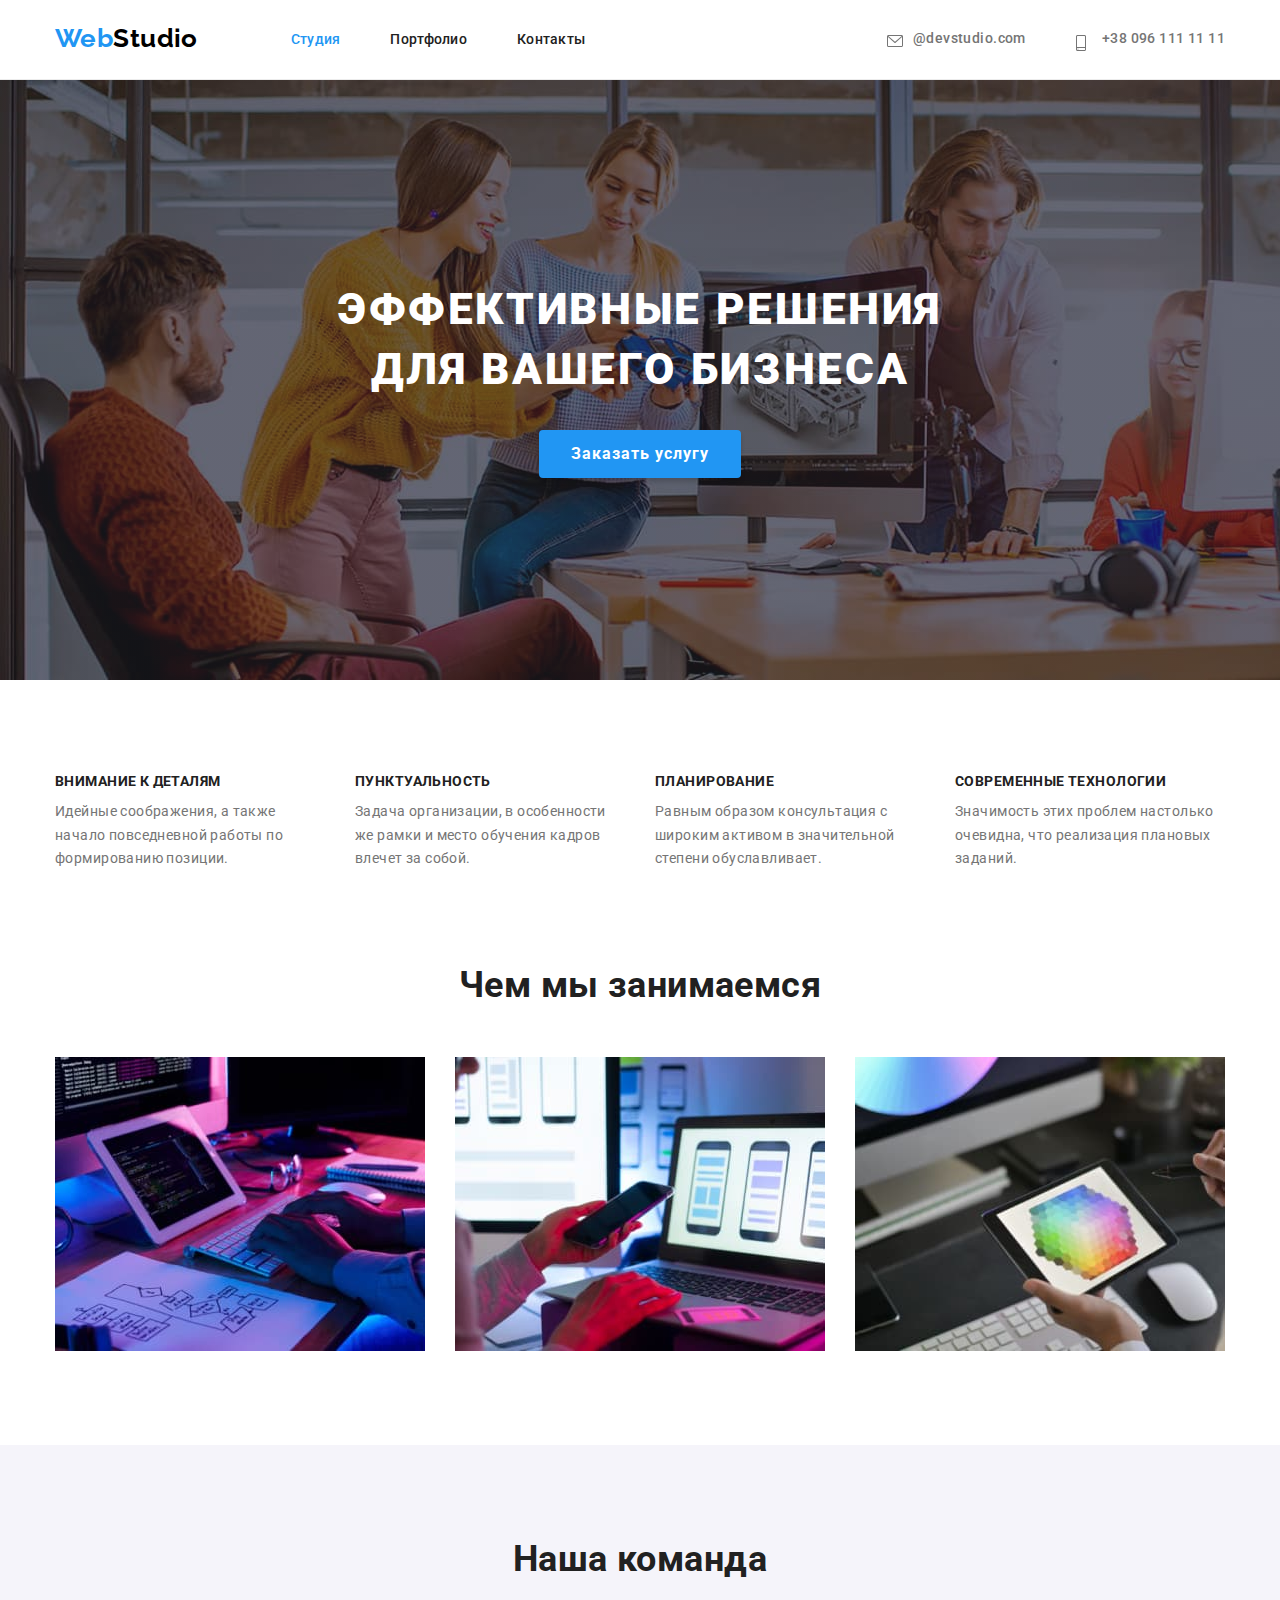
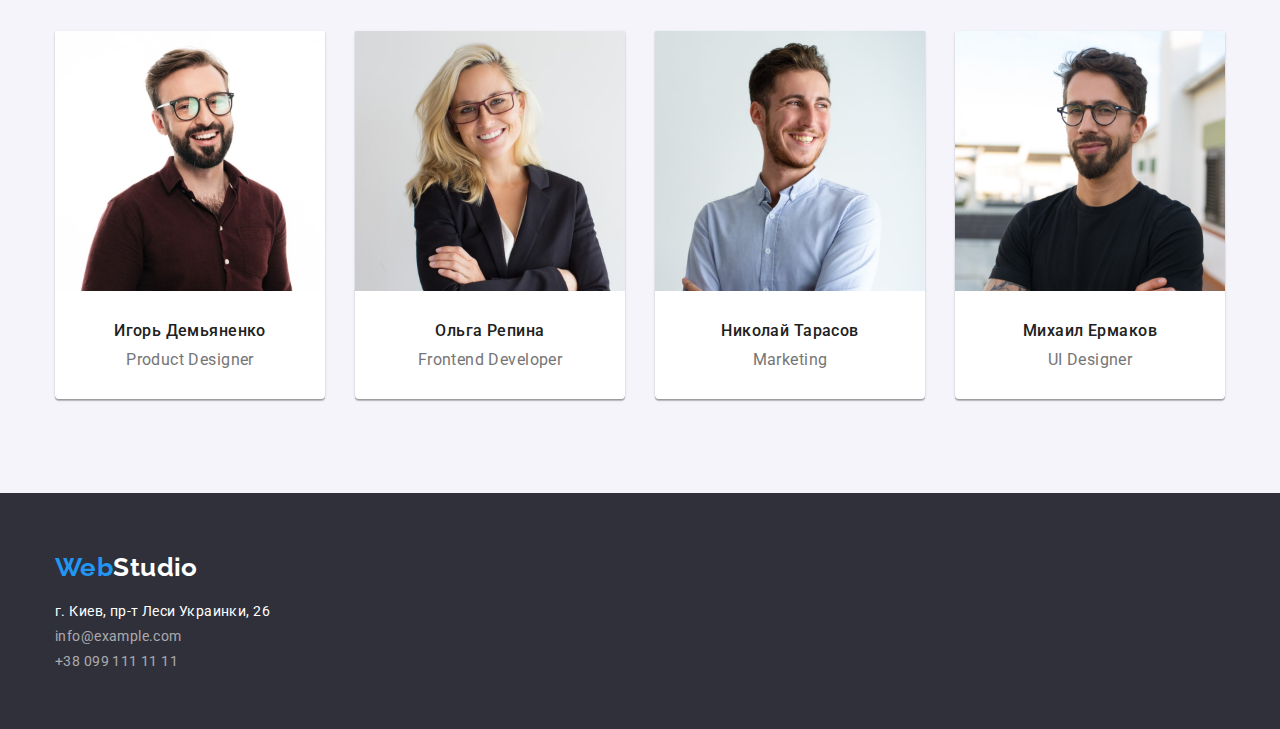
==== index.html @ 9d6a1dfa "-09 fj0--" ====
<!DOCTYPE html>
<html lang="ru">

<head>
    <meta charset="UTF-8">
    <meta http-equiv="X-UA-Compatible" content="IE=edge">
    <meta name="viewport" content="width=device-width, initial-scale=1.0">
<link href="https://fonts.googleapis.com/css2?family=Raleway:wght@700&family=Roboto:wght@400;500;700;900&display=swap" rel="stylesheet">
    <link rel="stylesheet" href="https://cdnjs.cloudflare.com/ajax/libs/modern-normalize/1.1.0/modern-normalize.min.css">
    <link rel="stylesheet" href="./css/style.css"/>
    <title>Studio</title>
</head>

<body>
    <!-- page header -->
<header class="heder">
    <div class="container header-box">
        <nav class="nav-box">                 
            <a href="index.html" class="header-link"><span class="logo-web">Web</span><span class="logo-studio">Studio</span></a>
            <ul class="list item">
                <li class="link"><a href="./index.html" class="header-list current">Студия</a></li>
                <li class="link"><a href="./portfolio.html" class="header-list">Портфолио</a></li>
                <li class="link"><a href="контакты" class="header-list">Контакты</a></li>
            </ul>
        </nav>
            <ul class="list item-contact">
                <li class="link "><a href="mailto:@devstudio.com" class="contact-heder mail-header">@devstudio.com</a></li>
                <li class="link "><a href="tel:+380961111111" class="contact-heder tell-header">+38 096 111 11 11</a></li>
            </ul>  
    </div>
</header>

    <!-- page presentation -->

    <main>
<!-- hero -->
    <section class="hero overlay">
            <h1 class="hero-title">Эффективные решения для вашего бизнеса</h1>
            <button type="button" class="button-hero">Заказать услугу</button>
        </section>
        
<!-- osobennosti -->
    <section class="section">
        <div class="container">  
            <h2 class="visually-hidden">наши плюсы</h2>
    <ul class="list content-body">
            <li class="box">
                    <h3 class="section-subtitle">Внимание к деталям</h3>
                    <p class="section-text">Идейные соображения, а также начало повседневной работы по формированию позиции.</p>
                </li>
            
                
            <li class="box">
                    <h3 class="section-subtitle">Пунктуальность</h3>
                    <p class="section-text">Задача организации, в особенности же рамки и место обучения кадров влечет за собой.</p>
                </li>
            
                
            <li class="box">
                    <h3 class="section-subtitle">Планирование</h3>
                    <p class="section-text">Равным образом консультация с широким активом в значительной степени обуславливает.</p>
                </li>
            
                
            <li class="box">
                    <h3 class="section-subtitle">Современные технологии</h3>
                    <p class="section-text">Значимость этих проблем настолько очевидна, что реализация плановых заданий.</p>
            </li>
    </ul>
</section>

    <section class="box-imag section">
        <div class="container">  
            <h2 class="section-title">Чем мы занимаемся</h2>
            <ul class="list imag">
                <li> <img src="images/keyboard.jpg" alt="images" width="370"></li>
                <li> <img src="images/remote-control.jpg" alt="images" width="370"></li>
                <li> <img src="images/tablet.jpg" alt="images" width="370"></li>
            </ul>
    </section>
</div>
        
</div>

        <!-- team -->
        <section class="section fon-page">
            <div class="container">
                <h2 class="section-title">Наша команда</h2>
                <ul class="list section-team">
                    <li class="box-team">
                        <img src="images/brown-shirt.jpg" alt="images" width="270">
                        <div class="team-text">
                            <h3 class="name">Игорь Демьяненко </h3>
                            <p class="section-aside">Product Designer </p>
                        </div>
                        
                    </li>

                    <li class="box-team">
                        <img src="images/women.jpg" alt="images" width="270">
                        <div class="team-text">
                            <h3 class="name">Ольга Репина </h3>
                            <p class="section-aside">Frontend Developer </p>
                        </div>
                        
                    </li>

                    <li class="box-team">
                        <img src="images/White-shirt.jpg" alt="images" width="270">
                        <div class="team-text">
                            <h3 class="name">Николай Тарасов</h3>
                            <p class="section-aside">Marketing </p>
                        </div>
                        
                    </li>
                    <li class="box-team">
                        <img src="images/black-shit.jpg" alt="images" width="270">
                        <div class="team-text">
                            <h3 class="name">Михаил Ермаков </h3>
                            <p class="section-aside">UI Designer </p>
                        </div>
                        
                    </li>
                </ul>
            </div>
            
        </section>
        </div>
    </div>
    </main>
    <!-- footer -->
    <footer class="nav-footer" >
        <div class="container"> 
            <div class="logo-footer"><a href="index.html" class="header-link"><span class="logo-web">Web</span><span class="logo-footer">Studio</span></a></div>
        
        <address>
            <ul class="list ">
                <li class="contact-map"><p>г. Киев, пр-т Леси Украинки, 26</p></li>                
                <li class="mail-footer"><a href="mailto:info@example.com"  class="contact-mail">info@example.com</a></li>
                <li><a href="tel:+380991111111"  class="contact-tell">+38 099 111 11 11</a></li>
            </ul>
        </address>
        </div>
    </footer>
    </div>

</body>

</html>
---- css/style.css ----
:root {
    --hero-fon: #2F303A;
    --brand-color: #212121;
    --accent-color: #2196f3;
    --background-color: #e5e5e5;
    --contact-color: #757575;
    --wite-color: #ffffff;
    --white-transparent: rgba(255, 255, 255, 0.6);
    --button-color: #f5f4fa;
    --black: #000000;
    --header-line: rgba(236, 236, 236, 1);
    --footer: #2F303A;
    --border-card:#EEEEEE;
    --card-set-gap: 30px;
  }
  
  
  h1,
  h2,
  h3,
  h4,
  h5,
  h6,
  p {
    margin: 0;
  }
  
  body {
    background-color: var(--wite-color);
    color: var(--brand-color);
    font-family: Roboto, raleway, sans-serif;
    font-size: 14px;
    letter-spacing: 0.03em;
  }
  
  .list {
    list-style: none;
    padding-left: 0;
    margin: 0;
  }
  
  .section {
  padding-top: 94px;
  padding-bottom: 94px;
  }
  
  .heder{
  background-color: var(--wite-color);
  border-bottom: 1px solid var(--header-line);
  padding-top: 24px;
  padding-bottom: 25px;
  align-items: center;
  }
  
  .header-box{
    display: flex;
  
  }
  
  .container {
    margin-left: auto;
    margin-right: auto;
    width: 1200px;
    padding-left: 15px;
    padding-right: 15px;
  }
  
  .nav-box {
    display:flex;
    align-items: center;

  }
  
  
  .link:not(:last-child) {
    margin-right: 50px;
  }
  
  .item {
    display: flex;
  }
  
  .item-contact{
    display: flex;
    margin-left: auto;
    align-items: center;
  }
  
  /* логотип */
  
  .logo-web {
    color: var(--accent-color);
    font-family: 'Raleway';
    font-weight: 700;
    font-size: 26px;
  }
  
  .logo-studio {
    color: var(--black);
    font-family: 'Raleway';
    font-weight: 700;
    font-size: 26px;
    margin-right: 93px;
  }
  
  
  .logo-footer {
    color: var(--wite-color);
    font-family: 'Raleway';
    font-weight: 700;
    font-size: 26px;
    margin-bottom: 20px;
  }
  
  /* новигация */
  
  .header-link {
    text-decoration: none;
  }
  
  .header-list {
    color: var(--brand-color);
    font-weight: 500;
    font-size: 14px;
    line-height: 1.1;
    letter-spacing: 0.02em;
    text-decoration: none;
  }
  .header-list:hover,
  .header-list:focus {
    color: var(--accent-color);
  }
  .header-list.current {
    color: var(--accent-color);
  }
  
  /* контакты */
  
  address {
    font-style: normal;
  }
  
  .contact-heder {
    color: var(--contact-color);
    font-size: 14px;
    line-height: 1.7;
    font-style: normal;
    font-weight: 500;
    text-decoration: none;
  }
  .contact-heder:hover,
  :focus {
    color: var(--accent-color);
  }
  .contact-map {
    color: var(--wite-color);
    margin-bottom: 9px;
  }
  .contact-mail {
    color: var(--white-transparent);
    text-decoration: none;
    margin-bottom: 9px;
  }

  .contact-tell {
    color: var(--white-transparent);
    text-decoration: none;
  }

 
  .mail-header::before{
    display: inline-flex;
    content: "";
    width: 16px;
    height: 16px;
    margin-right: 10px;
background-image: url(../images/icones/envelope.svg);
background-size: contain;  
align-items: center;
background-repeat: no-repeat;
cursor: pointer;
}
.mail-header:hover,
.mail-header:focus {
    fill: var(--accent-color);
}

.tell-header::before{
  display: inline-flex;
    content: "";
    width: 16px;
    height: 16px;
    margin-right: 10px;
background-image: url(../images/icones/smartphone.svg);
background-size: contain;  
align-items: center;
background-repeat: no-repeat;
cursor: pointer;
}
.tell-header:hover,
.tell-header:focus {
    fill: var(--accent-color);
}
  
  /* герой */
  .overlay{
    max-width: 1600px;
    margin-right: auto;
    margin-left: auto;
    height: 600px;
    background-image: 
    linear-gradient( to right,
      rgba(47, 48, 58, 0.4),
      rgba(47, 48, 58, 0.4)),
      url(../images/hero-fon.jpg)
    }


  .hero {
    text-align: center;
    padding-top: 200px;
    padding-bottom: 200px;
    /* background-color: var(--hero-fon); */
  }
  
  .hero-title {
    width: 696px;
    margin: auto;
    color: var(--wite-color);
    font-weight: 900;
    font-size: 44px;
    line-height: 1.36;
    letter-spacing: 0.06em;
    text-transform: uppercase;
  }
  
  .button-hero {
    background: var(--accent-color);
    color: var(--wite-color);
    font-weight: 700;
    font-size: 16px;
    line-height: 1.8;
    letter-spacing: 0.06em;
    text-align: center;
    cursor: pointer;
    box-shadow: 0px 4px 4px rgba(0, 0, 0, 0.15);
      border: 0 transparent;
      border-radius: 4px;
      padding: 10px 32px;
      margin-top: 30px;
  }
  
  
  /* презентация */
  .content-body {
    display: flex;
    justify-content: space-between;
  }
  
  
  .box{  
    width: 270px;
  }
  .box:not(:last-child){
    margin-right: 30px;
  }
  
  
  .section-subtitle {
    font-weight: 700;
    font-size: 14px;
    line-height: 1.14;
    text-transform: uppercase;
    margin-bottom: 10px;
  }
  
  .subtitle-portfolio {
    font-weight: 700;
    font-size: 18px;
    line-height: 2;
    margin-bottom: 4px;
  }
  
  
  .section-text {
    color: var(--contact-color);
    font-size: 14px;
    line-height: 1.7;
  }
  
  .desc {
    color: var(--contact-color);
    font-size: 16px;
    line-height: 1.9;
    margin: 0;
  }
  
  
  .title-card{
  padding: 20px 24px 20px 24px;
  border-left: 1px solid var(--border-card);
  border-right: 1px solid var(--border-card);
  border-bottom: 1px solid var(--border-card);
  }
  
  .section-title {
    font-weight: 700;
    font-size: 36px;
    line-height: 1.16;
    text-align: center;
    margin-bottom: 50px;
  }
  
  
  
  
  
  .box-imag{
    background-color: var(--wite-color);
    padding-top: 0;
  }
  
  .imag{
    background-color: var(--wite-color);
    display: flex;
    justify-content: space-between;
  }
  
  /* команда */
  
  
  .fon-page{
  background: var(--button-color);
  }
  
  .section-team{
  display: flex;
  justify-content: center;
  }
  
  .box-team > img{
    display: block;
    width: 100%;
    height: auto;
  }
  
  .box-team{
  background: var(--wite-color);
  box-shadow: 0px 1px 3px rgba(0, 0, 0, 0.12), 0px 1px 1px rgba(0, 0, 0, 0.14), 0px 2px 1px rgba(0, 0, 0, 0.2);
  border-radius: 0px 0px 4px 4px;
  }
  .box-team:not(:last-child){
    margin-right: 30px;
  }
  
  .team-text{
    padding-top: 30px;
    padding-bottom: 30px;
  }
  
  .name{
    font-weight: 500;
    font-size: 16px;
    line-height: 1.2;
    margin-bottom: 10px;
    text-align: center;
  }
  
  .section-aside {
    color: var(--contact-color);
    font-size: 16px;
    line-height: 1.2;
    text-align: center;
  }
  
  
  /* нaвигация */
  
  
  .button-navigate {
    border-radius: 4px;
    font-weight: 500;
    font-size: 16px;
    line-height: 1.6;
    color: var(--brand-color);
    cursor: pointer;
    border: none;
    width: 128px;
    height: 38px;
  }
  .button-navigate:hover,
  .button-navigate:focus {
    background: var(--accent-color);
    color: var(--wite-color);
  }
  
  
  .button-list{
    font-size: 16px;
    line-height: 1.6;
    text-align: center;
    }
  
    .button-box{
      display: flex;
    margin-bottom: 50px;
    justify-content: center;
    }
    
  
  .btn:not(:last-child){
    margin-right: 8px;
  }
  
  
  .visually-hidden {
    position: absolute;
    white-space: nowrap;
    width: 1px;
    height: 1px;
    overflow: hidden;
    border: 0;
    padding: 0;
    clip: rect(0 0 0 0);
    clip-path: inset(50%);
    margin: -1px;
  }
  
  
  .nav-footer{
    background-color: var(--footer);
    padding-top: 60px;
    padding-bottom: 60px;
    
  
  }
  
  .mail-footer{
    margin-bottom: 9px;
  }
  
  
  /* portfolio page */
  
  .cards-work{
    display: flex;
  flex-wrap:wrap ;
  gap: var(--card-set-gap) 
  }
  
  
  
  
  img{
    display: block;
    width: 100%;
    height: auto;
  }
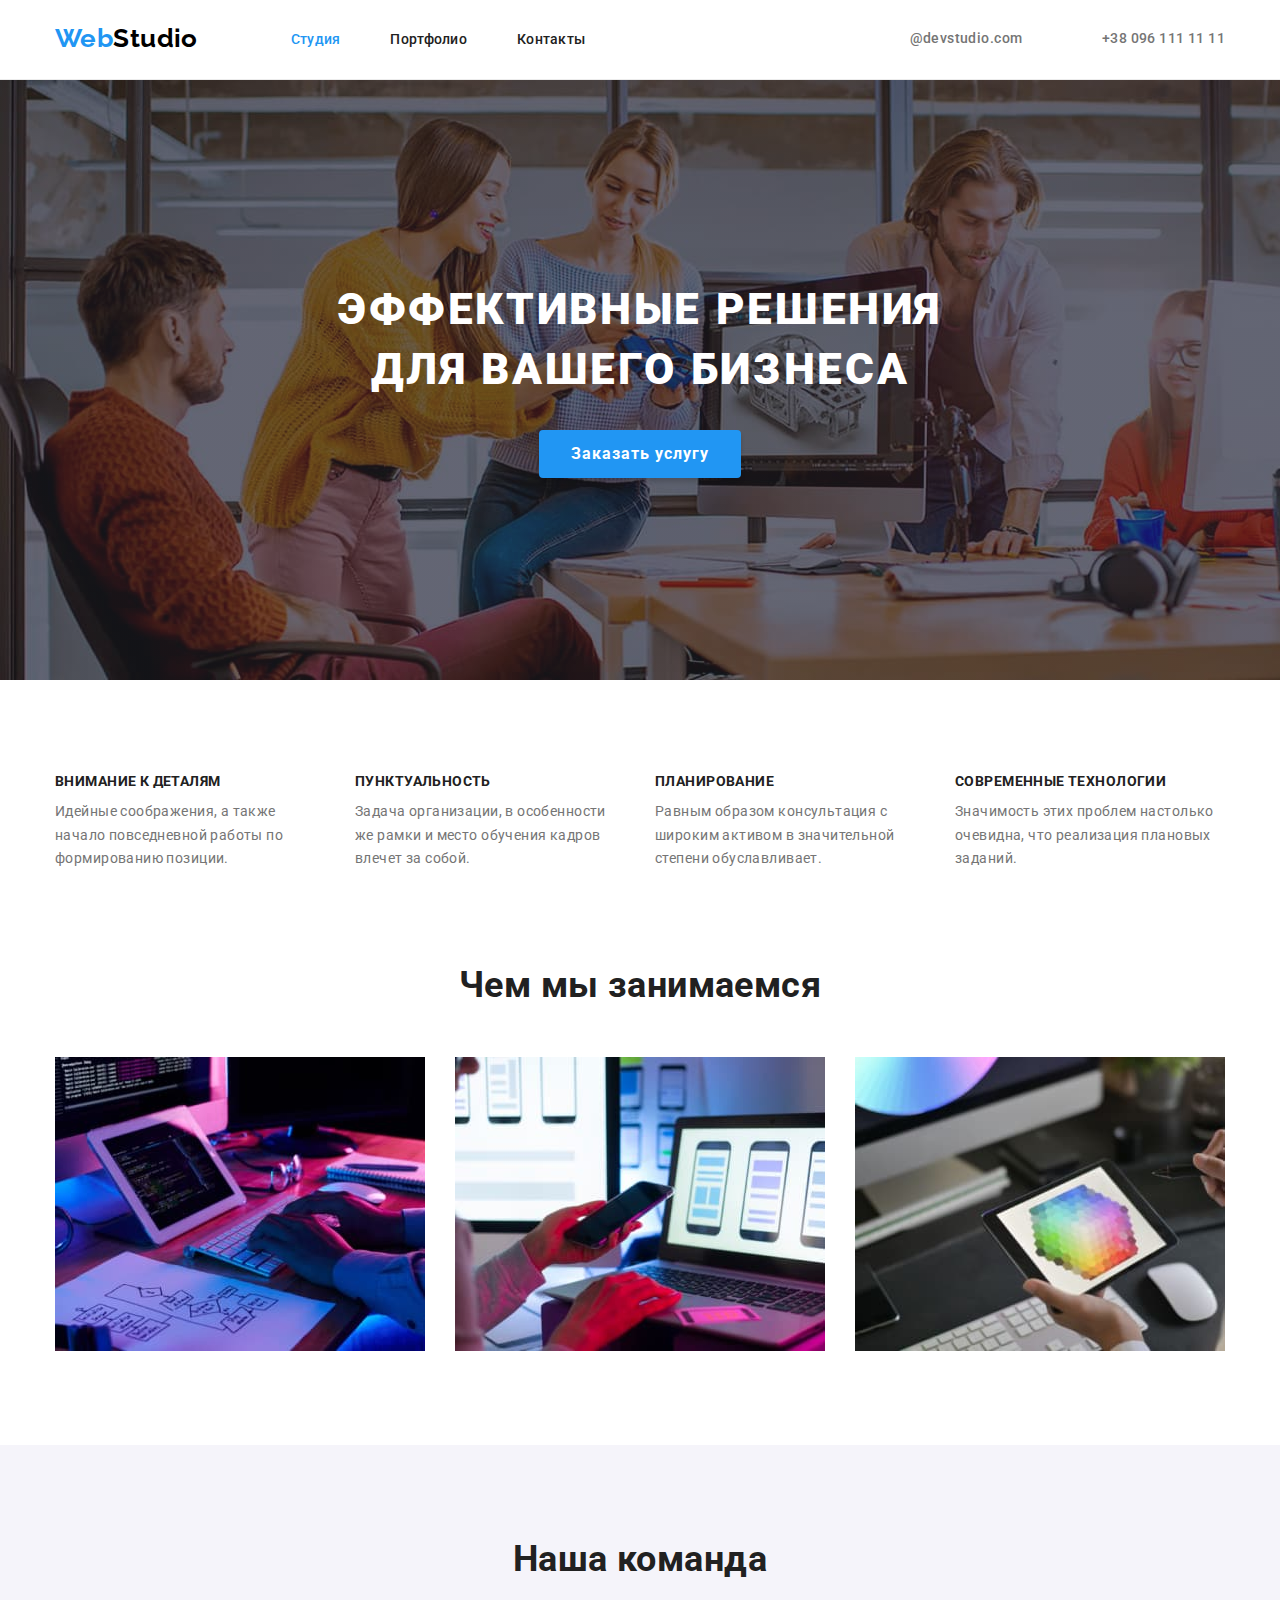
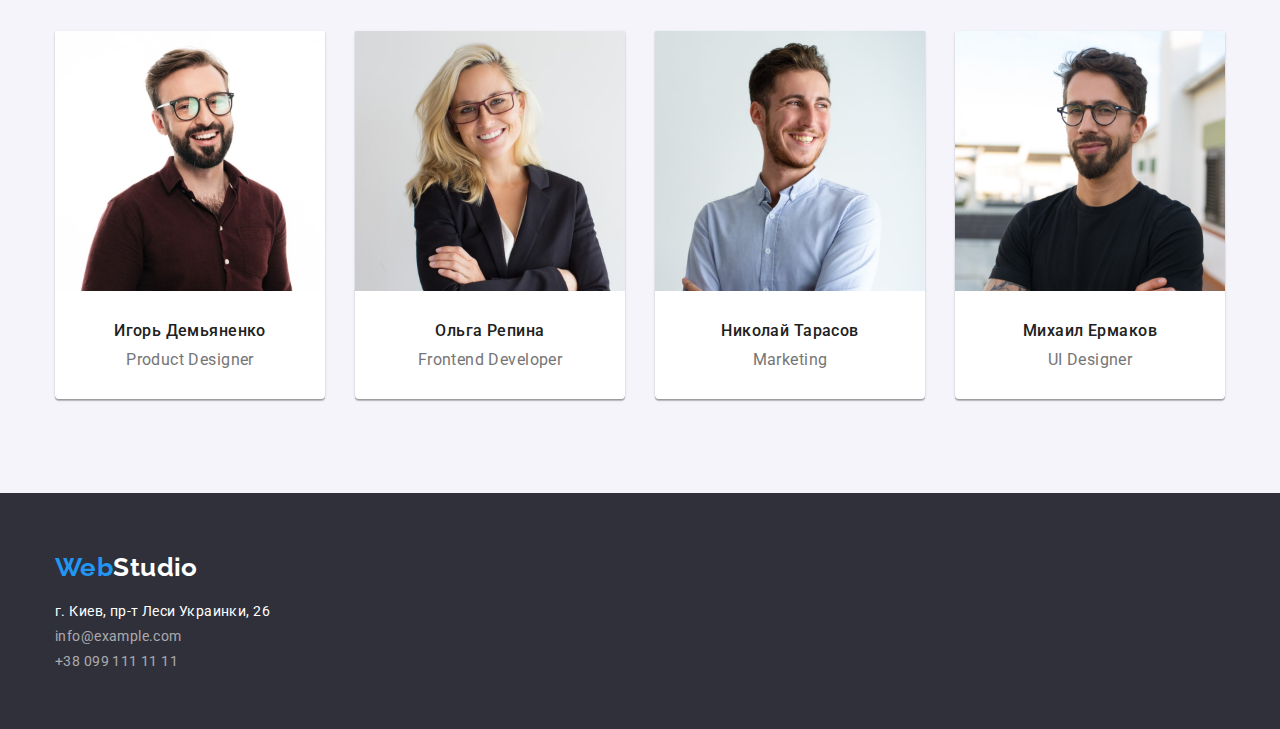
==== commit f57b603a: "не отображаются иконки конверта и тел" ====
--- a/index.html
+++ b/index.html
@@ -18,14 +18,27 @@
         <nav class="nav-box">                 
             <a href="index.html" class="header-link"><span class="logo-web">Web</span><span class="logo-studio">Studio</span></a>
             <ul class="list item">
-                <li class="link"><a href="./index.html" class="header-list current">Студия</a></li>
+                <li class="link">
+                    <a href="./index.html" class="header-list current">Студия</a>
+                </li>
                 <li class="link"><a href="./portfolio.html" class="header-list">Портфолио</a></li>
                 <li class="link"><a href="контакты" class="header-list">Контакты</a></li>
             </ul>
         </nav>
             <ul class="list item-contact">
-                <li class="link "><a href="mailto:@devstudio.com" class="contact-heder mail-header">@devstudio.com</a></li>
-                <li class="link "><a href="tel:+380961111111" class="contact-heder tell-header">+38 096 111 11 11</a></li>
+                <li class="link">
+                    <a href="mailto:@devstudio.com" class="contact-heder mail-header"> 
+                        <svg class="mail-icon" aria-hidden="true"> 
+                            <use href="./images/icones.svg#envelope"></use>
+                        </svg>
+                        @devstudio.com</a>
+                </li>
+                <li class="link ">
+                    <a href="tel:+380961111111" class="contact-heder tell-header">
+                        <svg class="mail-icon" aria-hidden="true"> 
+                            <use href="./images/icones.svg#smartphone"></use>
+                        </svg>
+                        +38 096 111 11 11</a></li>
             </ul>  
     </div>
 </header>
--- a/css/style.css
+++ b/css/style.css
@@ -168,39 +168,14 @@
   }
 
  
-  .mail-header::before{
-    display: inline-flex;
-    content: "";
-    width: 16px;
-    height: 16px;
-    margin-right: 10px;
-background-image: url(../images/icones/envelope.svg);
-background-size: contain;  
-align-items: center;
-background-repeat: no-repeat;
-cursor: pointer;
+  .mail-icon{
+display: inline-flex;
+width: 16px;
+height: 16px;
+margin-right: 10px;
+fill: #000000;
 }
-.mail-header:hover,
-.mail-header:focus {
-    fill: var(--accent-color);
-}
-
-.tell-header::before{
-  display: inline-flex;
-    content: "";
-    width: 16px;
-    height: 16px;
-    margin-right: 10px;
-background-image: url(../images/icones/smartphone.svg);
-background-size: contain;  
-align-items: center;
-background-repeat: no-repeat;
-cursor: pointer;
-}
-.tell-header:hover,
-.tell-header:focus {
-    fill: var(--accent-color);
-}
+
   
   /* герой */
   .overlay{
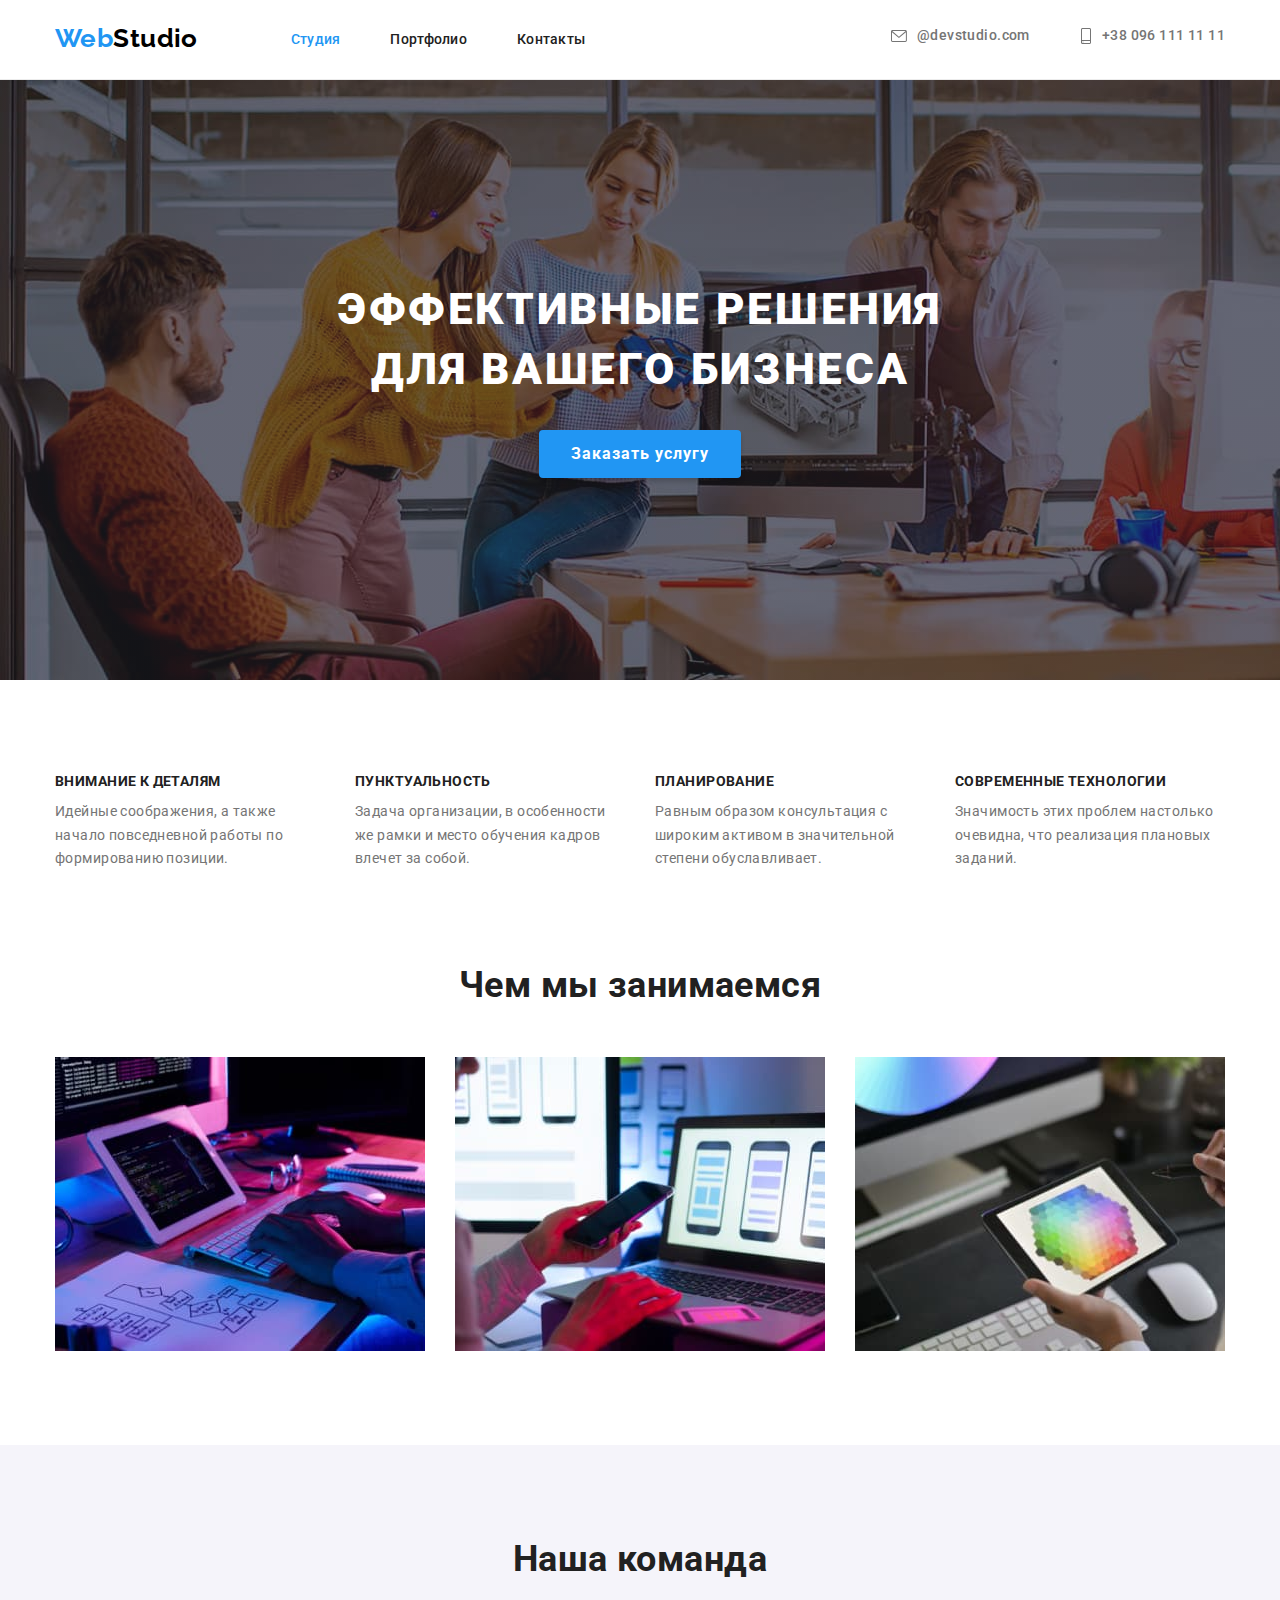
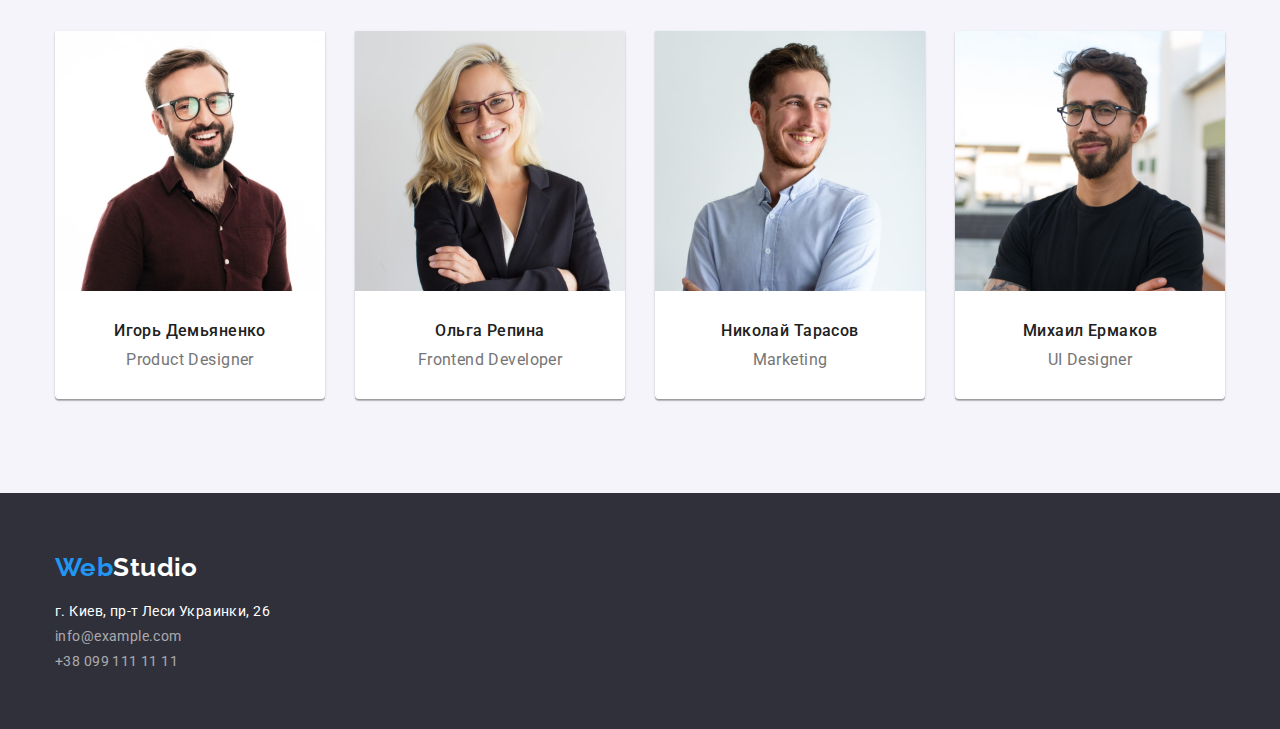
==== commit a34ecac8: "header+" ====
--- a/index.html
+++ b/index.html
@@ -27,16 +27,16 @@
         </nav>
             <ul class="list item-contact">
                 <li class="link">
-                    <a href="mailto:@devstudio.com" class="contact-heder mail-header"> 
-                        <svg class="mail-icon" aria-hidden="true"> 
-                            <use href="./images/icones.svg#envelope"></use>
+                    <a href="mailto:@devstudio.com" class="contact-heder"> 
+                        <svg class=" svg-mail"> 
+                            <use href="./images/icons.svg#icon-envelope"></use>
                         </svg>
                         @devstudio.com</a>
                 </li>
-                <li class="link ">
-                    <a href="tel:+380961111111" class="contact-heder tell-header">
-                        <svg class="mail-icon" aria-hidden="true"> 
-                            <use href="./images/icones.svg#smartphone"></use>
+                <li class="link">
+                    <a href="tel:+380961111111" class="contact-heder">
+                        <svg class="svg-tell" width="12" height="16" > 
+                            <use href="./images/icons.svg#icon-smartphone"></use>
                         </svg>
                         +38 096 111 11 11</a></li>
             </ul>  
--- a/css/style.css
+++ b/css/style.css
@@ -49,7 +49,8 @@
   border-bottom: 1px solid var(--header-line);
   padding-top: 24px;
   padding-bottom: 25px;
-  align-items: center;
+ display: flex;
+ justify-content: center;
   }
   
   .header-box{
@@ -83,7 +84,8 @@
   .item-contact{
     display: flex;
     margin-left: auto;
-    align-items: center;
+    justify-content: center;
+    text-align: center;
   }
   
   /* логотип */
@@ -147,6 +149,8 @@
     font-style: normal;
     font-weight: 500;
     text-decoration: none;
+    display: flex;
+    align-items: center;
   }
   .contact-heder:hover,
   :focus {
@@ -167,15 +171,19 @@
     text-decoration: none;
   }
 
- 
-  .mail-icon{
-display: inline-flex;
+
+.svg-mail {
+  margin-right: 10px;
+fill: currentColor;
 width: 16px;
-height: 16px;
-margin-right: 10px;
-fill: #000000;
+height: 12px;
 }
-
+.svg-tell {
+  margin-right: 10px;
+fill: currentColor;
+/* width: 12px;
+height: 16px; */
+}
   
   /* герой */
   .overlay{
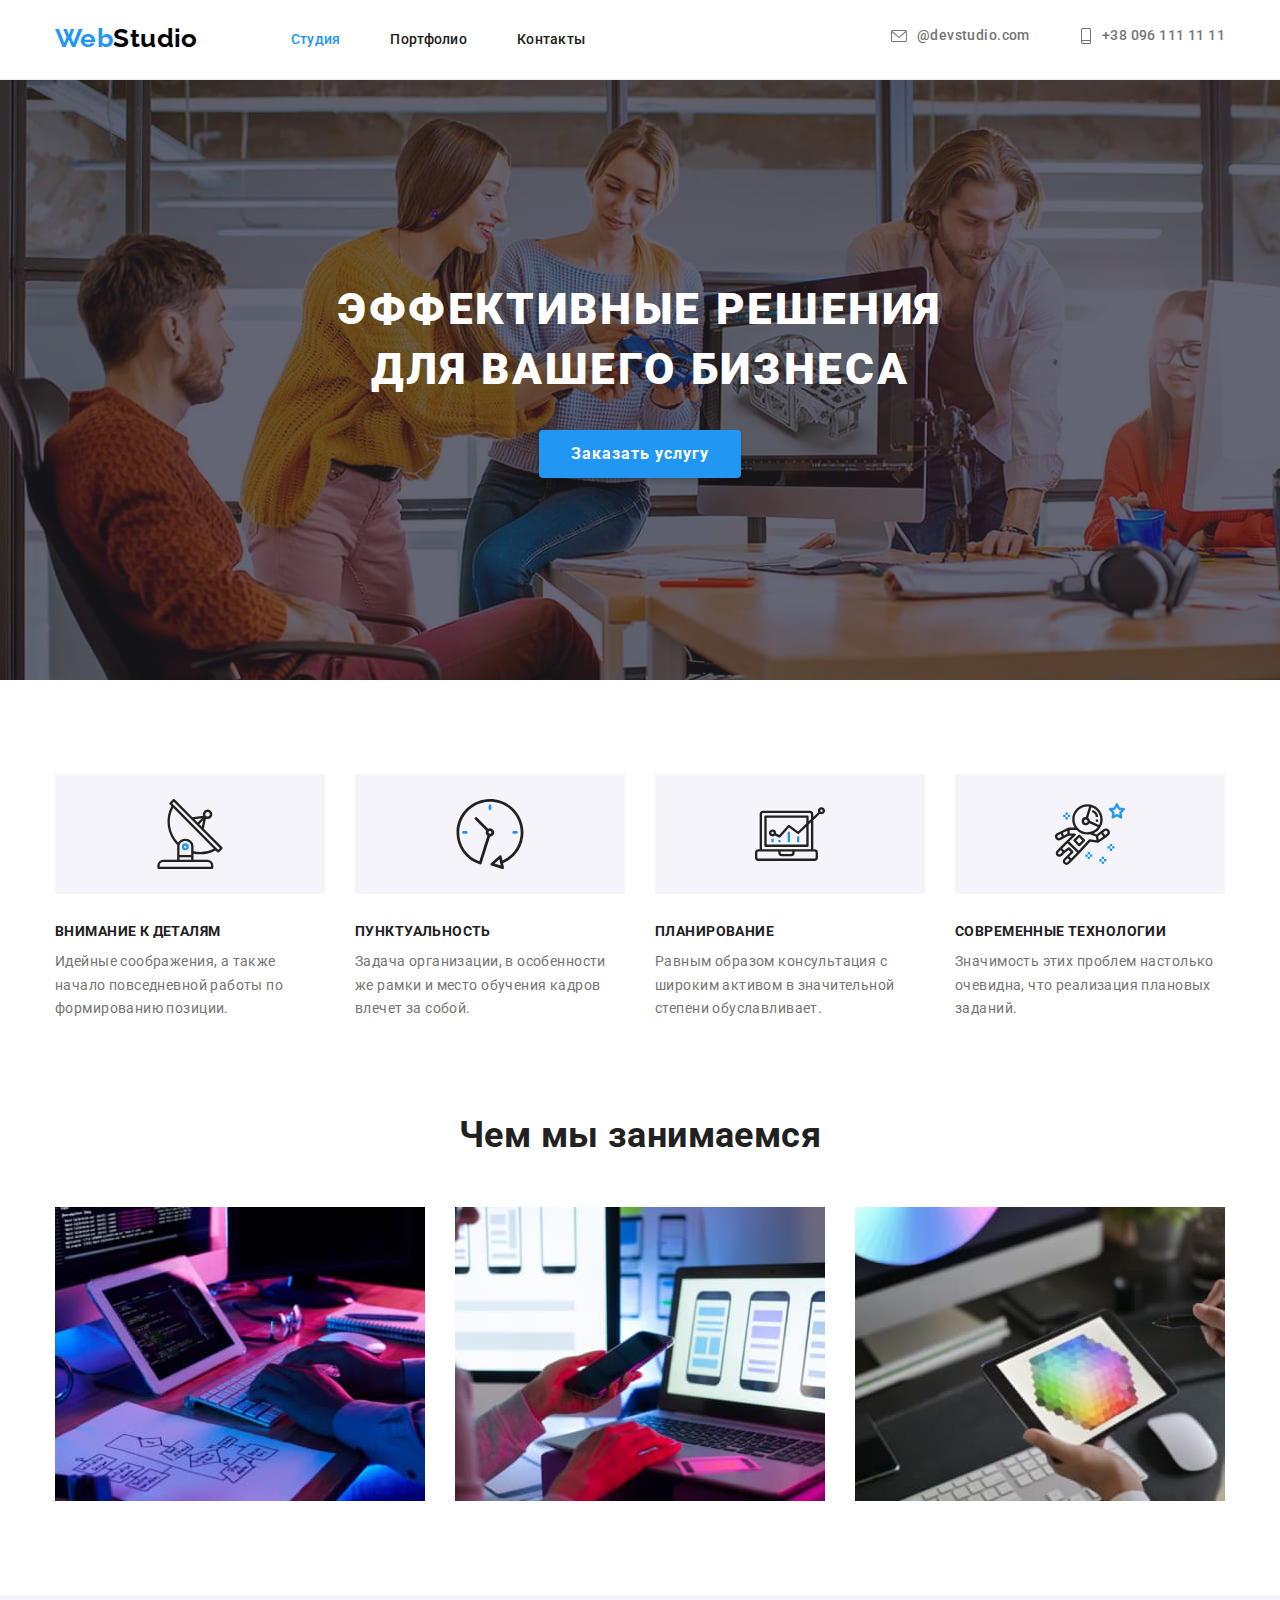
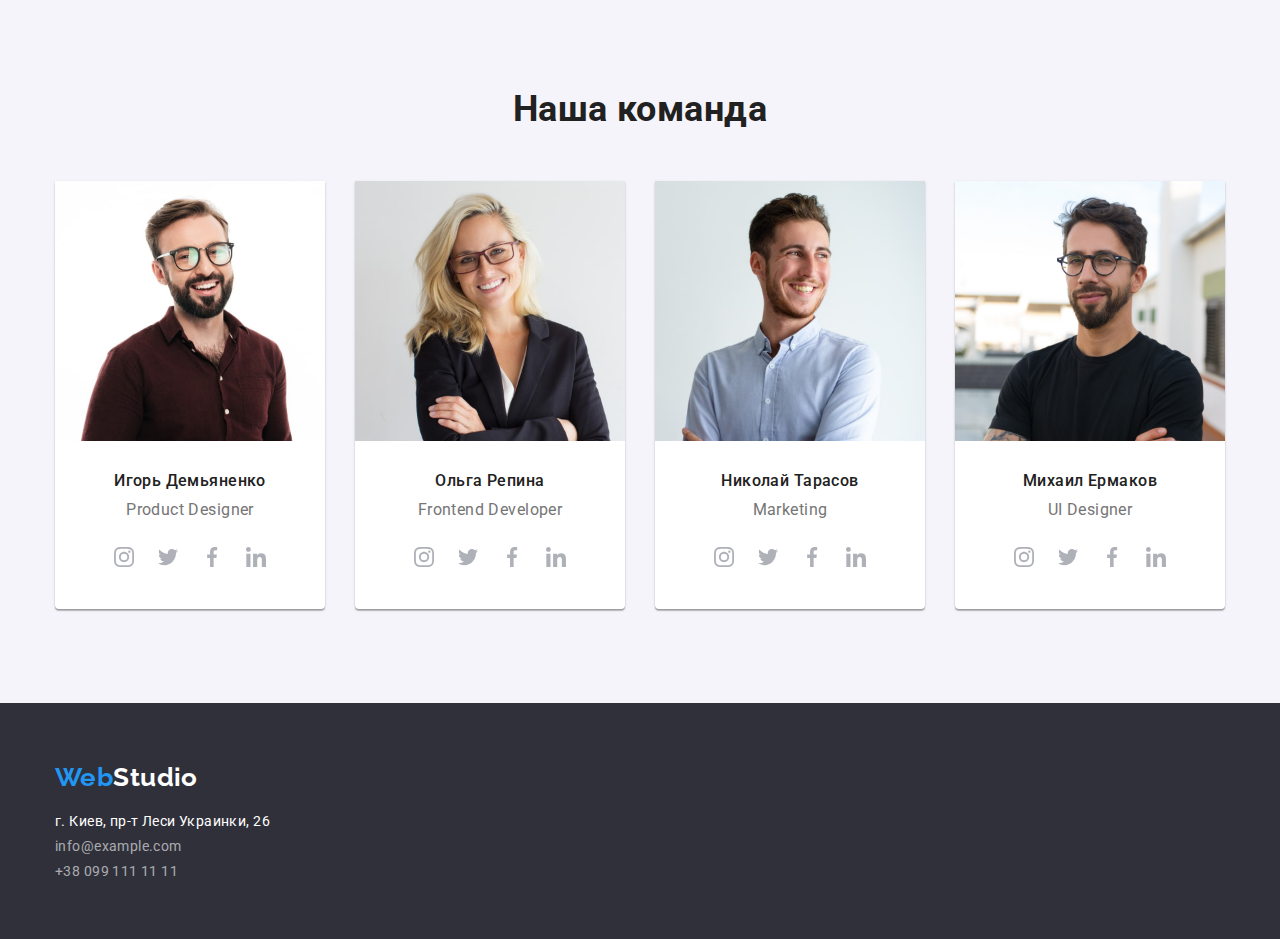
==== commit 19900d33: "лінкі в капдках+" ====
--- a/index.html
+++ b/index.html
@@ -28,7 +28,7 @@
             <ul class="list item-contact">
                 <li class="link">
                     <a href="mailto:@devstudio.com" class="contact-heder"> 
-                        <svg class=" svg-mail"> 
+                        <svg class=" svg-mail" width="16" height="12"> 
                             <use href="./images/icons.svg#icon-envelope"></use>
                         </svg>
                         @devstudio.com</a>
@@ -57,25 +57,25 @@
         <div class="container">  
             <h2 class="visually-hidden">наши плюсы</h2>
     <ul class="list content-body">
-            <li class="box">
+            <li class="box antena">
                     <h3 class="section-subtitle">Внимание к деталям</h3>
                     <p class="section-text">Идейные соображения, а также начало повседневной работы по формированию позиции.</p>
                 </li>
             
                 
-            <li class="box">
+            <li class="box clock">
                     <h3 class="section-subtitle">Пунктуальность</h3>
                     <p class="section-text">Задача организации, в особенности же рамки и место обучения кадров влечет за собой.</p>
                 </li>
             
                 
-            <li class="box">
+            <li class="box diagram">
                     <h3 class="section-subtitle">Планирование</h3>
                     <p class="section-text">Равным образом консультация с широким активом в значительной степени обуславливает.</p>
                 </li>
             
                 
-            <li class="box">
+            <li class="box astronaut">
                     <h3 class="section-subtitle">Современные технологии</h3>
                     <p class="section-text">Значимость этих проблем настолько очевидна, что реализация плановых заданий.</p>
             </li>
@@ -105,6 +105,51 @@
                         <div class="team-text">
                             <h3 class="name">Игорь Демьяненко </h3>
                             <p class="section-aside">Product Designer </p>
+                            <ul class="list team-link">
+                                <li>
+                                    <a 
+                                    class="team-links"
+                                    href=""
+                                    target="_blank">
+                                        <svg width="20" height="20">
+                                            <use href="./images/icons.svg#icon-instagram"></use>
+                                        </svg>
+                                </a>
+                                </li>
+                                <li>
+                                    <a 
+                                    class="team-links"
+                                    href=""
+                                    target="_blank"
+                                    aria-label="твитер">
+                                        <svg width="20" height="20">
+                                            <use href="./images/icons.svg#icon-twitter"></use>
+                                        </svg>
+                                </a>
+                                </li>
+                                <li>
+                                    <a 
+                                    class="team-links"
+                                    href=""
+                                    target="_blank"
+                                    aria-label="фейсбук">
+                                        <svg width="20" height="20">
+                                            <use href="./images/icons.svg#icon-facebook"></use>
+                                        </svg>
+                                </a>
+                                </li>
+                                <li>
+                                    <a 
+                                    class="team-links"
+                                    href=""
+                                    target="_blank"
+                                    aria-label="линкедлин">
+                                        <svg width="20" height="20">
+                                            <use href="./images/icons.svg#icon-linkedin"></use>
+                                        </svg>
+                                </a>
+                                </li>
+                            </ul>
                         </div>
                         
                     </li>
@@ -114,6 +159,51 @@
                         <div class="team-text">
                             <h3 class="name">Ольга Репина </h3>
                             <p class="section-aside">Frontend Developer </p>
+                            <ul class="list team-link">
+                                <li>
+                                    <a 
+                                    class="team-links"
+                                    href=""
+                                    target="_blank">
+                                        <svg width="20" height="20">
+                                            <use href="./images/icons.svg#icon-instagram"></use>
+                                        </svg>
+                                </a>
+                                </li>
+                                <li>
+                                    <a 
+                                    class="team-links"
+                                    href=""
+                                    target="_blank"
+                                    aria-label="твитер">
+                                        <svg width="20" height="20">
+                                            <use href="./images/icons.svg#icon-twitter"></use>
+                                        </svg>
+                                </a>
+                                </li>
+                                <li>
+                                    <a 
+                                    class="team-links"
+                                    href=""
+                                    target="_blank"
+                                    aria-label="фейсбук">
+                                        <svg width="20" height="20">
+                                            <use href="./images/icons.svg#icon-facebook"></use>
+                                        </svg>
+                                </a>
+                                </li>
+                                <li>
+                                    <a 
+                                    class="team-links"
+                                    href=""
+                                    target="_blank"
+                                    aria-label="линкедлин">
+                                        <svg width="20" height="20">
+                                            <use href="./images/icons.svg#icon-linkedin"></use>
+                                        </svg>
+                                </a>
+                                </li>
+                            </ul>
                         </div>
                         
                     </li>
@@ -123,6 +213,51 @@
                         <div class="team-text">
                             <h3 class="name">Николай Тарасов</h3>
                             <p class="section-aside">Marketing </p>
+                            <ul class="list team-link">
+                                <li>
+                                    <a 
+                                    class="team-links"
+                                    href=""
+                                    target="_blank">
+                                        <svg width="20" height="20">
+                                            <use href="./images/icons.svg#icon-instagram"></use>
+                                        </svg>
+                                </a>
+                                </li>
+                                <li>
+                                    <a 
+                                    class="team-links"
+                                    href=""
+                                    target="_blank"
+                                    aria-label="твитер">
+                                        <svg width="20" height="20">
+                                            <use href="./images/icons.svg#icon-twitter"></use>
+                                        </svg>
+                                </a>
+                                </li>
+                                <li>
+                                    <a 
+                                    class="team-links"
+                                    href=""
+                                    target="_blank"
+                                    aria-label="фейсбук">
+                                        <svg width="20" height="20">
+                                            <use href="./images/icons.svg#icon-facebook"></use>
+                                        </svg>
+                                </a>
+                                </li>
+                                <li>
+                                    <a 
+                                    class="team-links"
+                                    href=""
+                                    target="_blank"
+                                    aria-label="линкедлин">
+                                        <svg width="20" height="20">
+                                            <use href="./images/icons.svg#icon-linkedin"></use>
+                                        </svg>
+                                </a>
+                                </li>
+                            </ul>
                         </div>
                         
                     </li>
@@ -131,6 +266,51 @@
                         <div class="team-text">
                             <h3 class="name">Михаил Ермаков </h3>
                             <p class="section-aside">UI Designer </p>
+                            <ul class="list team-link">
+                                <li>
+                                    <a 
+                                    class="team-links"
+                                    href=""
+                                    target="_blank">
+                                        <svg width="20" height="20">
+                                            <use href="./images/icons.svg#icon-instagram"></use>
+                                        </svg>
+                                </a>
+                                </li>
+                                <li>
+                                    <a 
+                                    class="team-links"
+                                    href=""
+                                    target="_blank"
+                                    aria-label="твитер">
+                                        <svg width="20" height="20">
+                                            <use href="./images/icons.svg#icon-twitter"></use>
+                                        </svg>
+                                </a>
+                                </li>
+                                <li>
+                                    <a 
+                                    class="team-links"
+                                    href=""
+                                    target="_blank"
+                                    aria-label="фейсбук">
+                                        <svg width="20" height="20">
+                                            <use href="./images/icons.svg#icon-facebook"></use>
+                                        </svg>
+                                </a>
+                                </li>
+                                <li>
+                                    <a 
+                                    class="team-links"
+                                    href=""
+                                    target="_blank"
+                                    aria-label="линкедлин">
+                                        <svg width="20" height="20">
+                                            <use href="./images/icons.svg#icon-linkedin"></use>
+                                        </svg>
+                                </a>
+                                </li>
+                            </ul>
                         </div>
                         
                     </li>
--- a/css/style.css
+++ b/css/style.css
@@ -12,6 +12,8 @@
     --footer: #2F303A;
     --border-card:#EEEEEE;
     --card-set-gap: 30px;
+    --card-fon: #F5F4FA;
+    --link-color: #AFB1B8;
   }
   
   
@@ -175,14 +177,11 @@
 .svg-mail {
   margin-right: 10px;
 fill: currentColor;
-width: 16px;
-height: 12px;
 }
 .svg-tell {
   margin-right: 10px;
 fill: currentColor;
-/* width: 12px;
-height: 16px; */
+
 }
   
   /* герой */
@@ -248,6 +247,50 @@
     margin-right: 30px;
   }
   
+  .antena::before{
+    content: "";
+    height: 120px;
+    background-color: var(--card-fon);
+    display: block;
+    margin-bottom: 30px;
+    background-image: url(../images/icones/antenna.svg);
+    background-position: center;
+    background-repeat: no-repeat;
+  }
+
+  .clock::before{
+    content: "";
+    height: 120px;
+    background-color: var(--card-fon);
+    display: block;
+    margin-bottom: 30px;
+    background-image: url(../images/icones/clock.svg);
+    background-position: center;
+    background-repeat: no-repeat;
+  }
+
+  .diagram::before{
+    content: "";
+    height: 120px;
+    background-color: var(--card-fon);
+    display: block;
+    margin-bottom: 30px;
+    background-image: url(../images/icones/diagram.svg);
+    background-position: center;
+    background-repeat: no-repeat;
+  }
+
+  
+  .astronaut::before{
+    content: "";
+    height: 120px;
+    background-color: var(--card-fon);
+    display: block;
+    margin-bottom: 30px;
+    background-image: url(../images/icones/astronaut.svg);
+    background-position: center;
+    background-repeat: no-repeat;
+  }
   
   .section-subtitle {
     font-weight: 700;
@@ -355,6 +398,31 @@
     line-height: 1.2;
     text-align: center;
   }
+
+  .team-link{
+    display: flex;
+    margin-top: 16px;
+    justify-content: center;
+  }
+  .team-links{
+    display: flex;
+    fill: var(--link-color);
+    text-decoration: none;
+    width: 44px;
+    height: 44px;
+    border-radius: 50%;
+    align-items: center;
+    justify-content: center;
+}
+.team-links:hover, 
+.team-links:focus {
+  fill: var(--wite-color);
+  background-color: var(--accent-color);
+}
+
+
+
+  
   
   
   /* нaвигация */
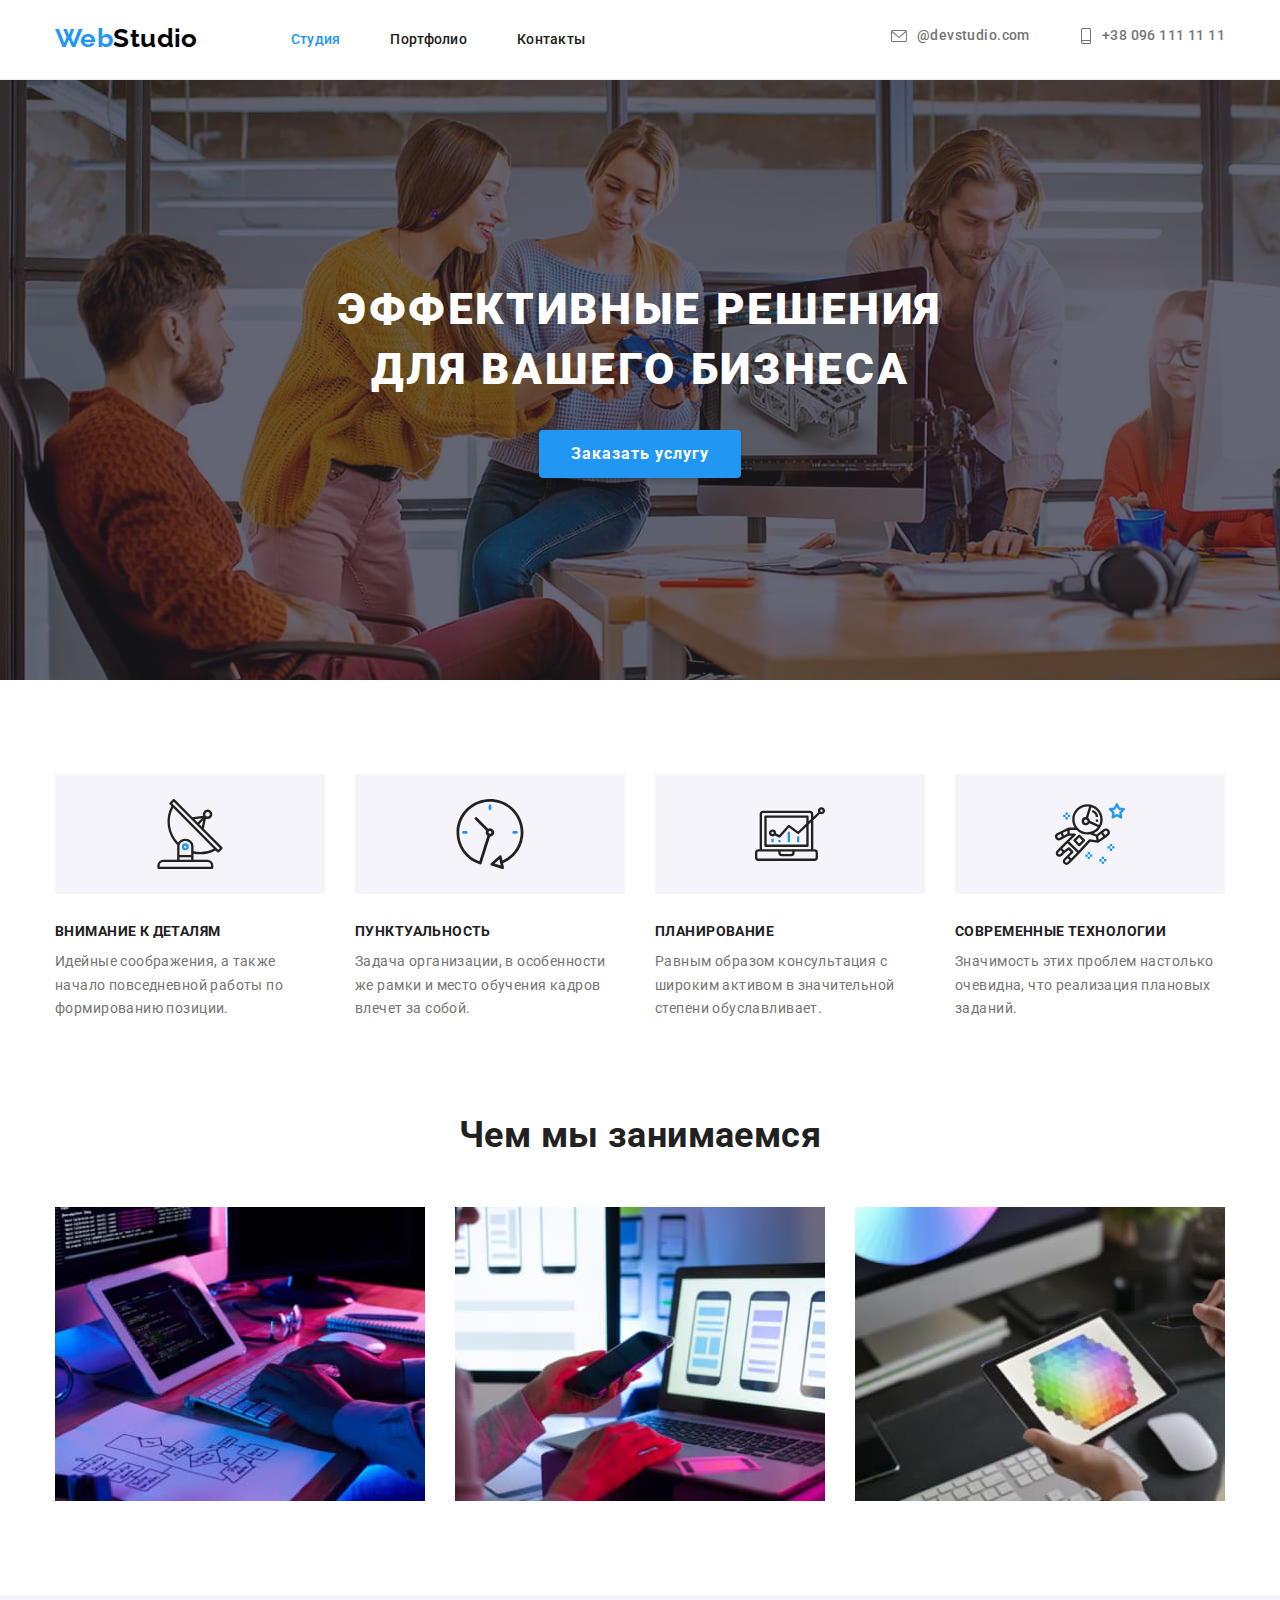
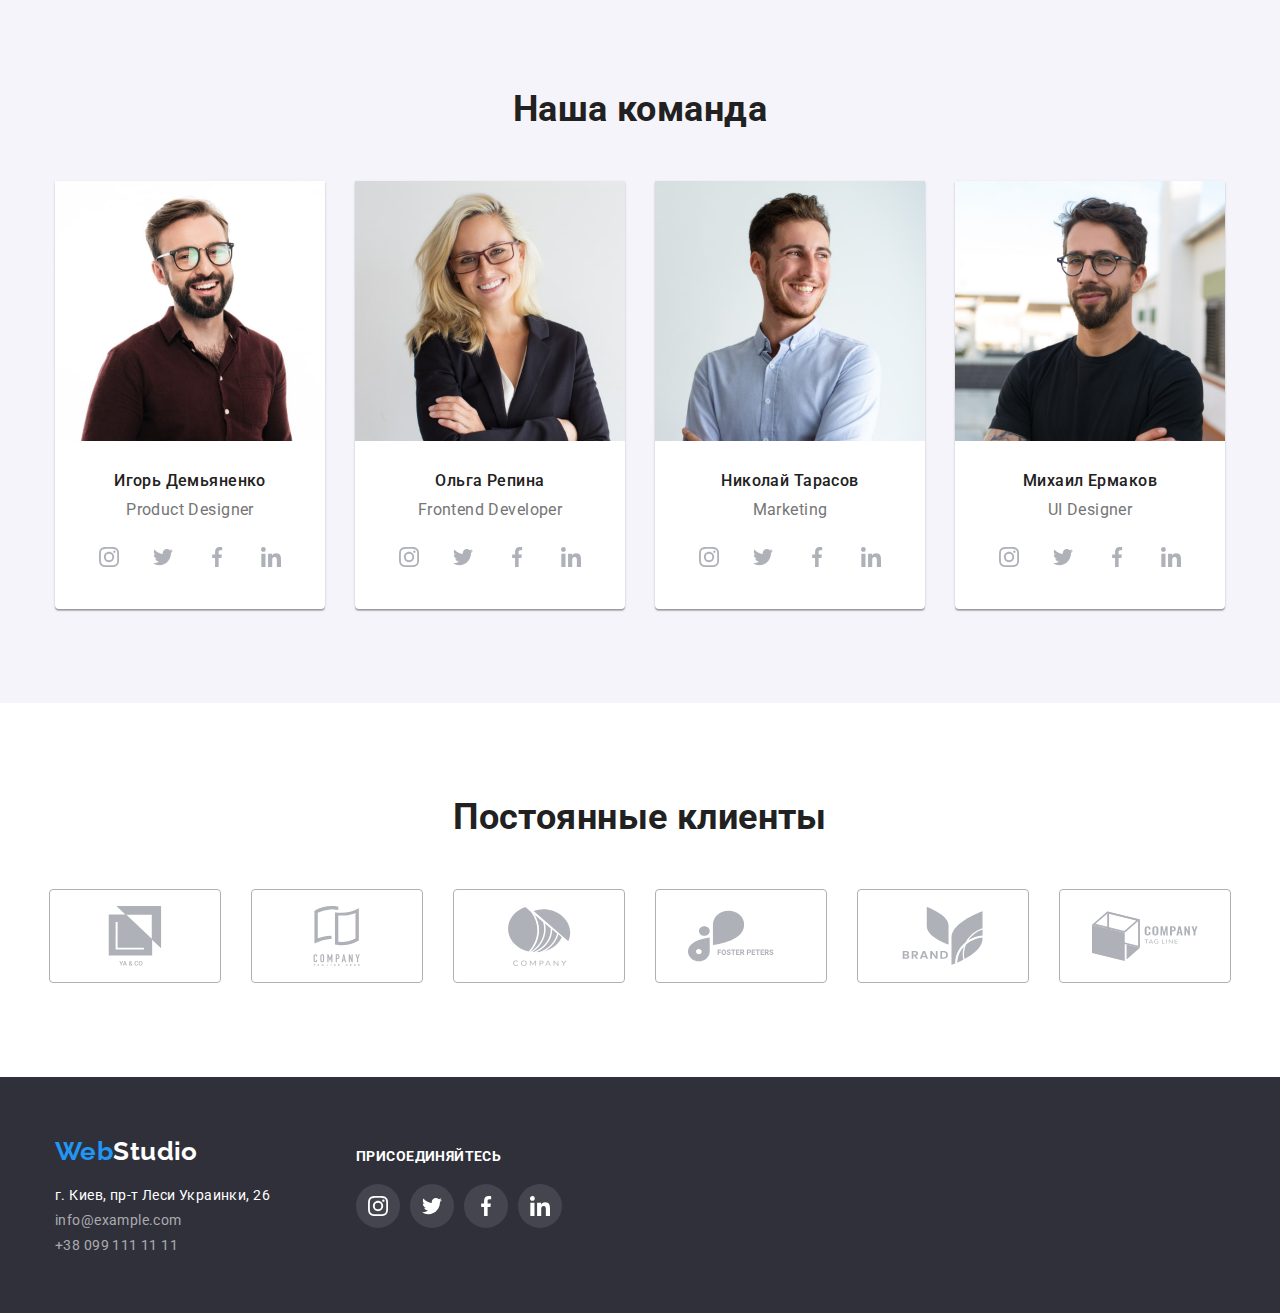
==== commit a099682a: "1 стр +" ====
--- a/index.html
+++ b/index.html
@@ -106,7 +106,7 @@
                             <h3 class="name">Игорь Демьяненко </h3>
                             <p class="section-aside">Product Designer </p>
                             <ul class="list team-link">
-                                <li>
+                                <li class="team-li">
                                     <a 
                                     class="team-links"
                                     href=""
@@ -116,7 +116,7 @@
                                         </svg>
                                 </a>
                                 </li>
-                                <li>
+                                <li class="team-li">
                                     <a 
                                     class="team-links"
                                     href=""
@@ -127,7 +127,7 @@
                                         </svg>
                                 </a>
                                 </li>
-                                <li>
+                                <li class="team-li">
                                     <a 
                                     class="team-links"
                                     href=""
@@ -138,7 +138,7 @@
                                         </svg>
                                 </a>
                                 </li>
-                                <li>
+                                <li class="team-li">
                                     <a 
                                     class="team-links"
                                     href=""
@@ -160,7 +160,7 @@
                             <h3 class="name">Ольга Репина </h3>
                             <p class="section-aside">Frontend Developer </p>
                             <ul class="list team-link">
-                                <li>
+                                <li class="team-li">
                                     <a 
                                     class="team-links"
                                     href=""
@@ -170,7 +170,7 @@
                                         </svg>
                                 </a>
                                 </li>
-                                <li>
+                                <li class="team-li">
                                     <a 
                                     class="team-links"
                                     href=""
@@ -181,7 +181,7 @@
                                         </svg>
                                 </a>
                                 </li>
-                                <li>
+                                <li class="team-li">
                                     <a 
                                     class="team-links"
                                     href=""
@@ -192,7 +192,7 @@
                                         </svg>
                                 </a>
                                 </li>
-                                <li>
+                                <li class="team-li">
                                     <a 
                                     class="team-links"
                                     href=""
@@ -214,7 +214,7 @@
                             <h3 class="name">Николай Тарасов</h3>
                             <p class="section-aside">Marketing </p>
                             <ul class="list team-link">
-                                <li>
+                                <li class="team-li">
                                     <a 
                                     class="team-links"
                                     href=""
@@ -224,7 +224,7 @@
                                         </svg>
                                 </a>
                                 </li>
-                                <li>
+                                <li class="team-li">
                                     <a 
                                     class="team-links"
                                     href=""
@@ -235,7 +235,7 @@
                                         </svg>
                                 </a>
                                 </li>
-                                <li>
+                                <li class="team-li">
                                     <a 
                                     class="team-links"
                                     href=""
@@ -246,7 +246,7 @@
                                         </svg>
                                 </a>
                                 </li>
-                                <li>
+                                <li class="team-li">
                                     <a 
                                     class="team-links"
                                     href=""
@@ -267,7 +267,7 @@
                             <h3 class="name">Михаил Ермаков </h3>
                             <p class="section-aside">UI Designer </p>
                             <ul class="list team-link">
-                                <li>
+                                <li class="team-li">
                                     <a 
                                     class="team-links"
                                     href=""
@@ -277,7 +277,7 @@
                                         </svg>
                                 </a>
                                 </li>
-                                <li>
+                                <li class="team-li">
                                     <a 
                                     class="team-links"
                                     href=""
@@ -288,7 +288,7 @@
                                         </svg>
                                 </a>
                                 </li>
-                                <li>
+                                <li class="team-li">
                                     <a 
                                     class="team-links"
                                     href=""
@@ -299,7 +299,7 @@
                                         </svg>
                                 </a>
                                 </li>
-                                <li>
+                                <li class="team-li">
                                     <a 
                                     class="team-links"
                                     href=""
@@ -320,11 +320,87 @@
         </section>
         </div>
     </div>
+    <section class="section">
+        <div class=" container">
+            <h2 class="section-title">Постоянные клиенты</h2>
+        <ul class="client-list">
+                <li class=" list client-li">
+                    <a 
+                    class="clients"
+                    href=""
+                    target="_blank"
+                    aria-label="клиент">
+                        <svg width="106" height="60">
+                            <use href="./images/icons.svg#icon-group1"></use>
+                        </svg>
+                </a>
+            </li>
+            <li class=" list client-li">
+                <a 
+                class="clients"
+                href=""
+                target="_blank"
+                aria-label="клиент">
+                    <svg width="106" height="60">
+                        <use href="./images/icons.svg#icon-group2"></use>
+                    </svg>
+            </a>
+        </li>
+        <li class=" list client-li">
+            <a 
+            class="clients"
+            href=""
+            target="_blank"
+            aria-label="клиент">
+                <svg width="106" height="60">
+                    <use href="./images/icons.svg#icon-group3"></use>
+                </svg>
+        </a>
+    </li>
+    <li class=" list client-li">
+        <a 
+        class="clients"
+        href=""
+        target="_blank"
+        aria-label="клиент">
+            <svg width="106" height="60">
+                <use href="./images/icons.svg#icon-group4"></use>
+            </svg>
+    </a>
+</li>
+<li class=" list client-li">
+    <a 
+    class="clients"
+    href=""
+    target="_blank"
+    aria-label="клиент">
+        <svg width="106" height="60">
+            <use href="./images/icons.svg#icon-group5"></use>
+        </svg>
+</a>
+</li>
+<li class=" list client-li">
+    <a 
+    class="clients"
+    href=""
+    target="_blank"
+    aria-label="клиент">
+        <svg width="106" height="60">
+            <use href="./images/icons.svg#icon-group6"></use>
+        </svg>
+</a>
+</li>
+        </ul>
+    </section>
+        </div>
+        
     </main>
     <!-- footer -->
     <footer class="nav-footer" >
-        <div class="container"> 
-            <div class="logo-footer"><a href="index.html" class="header-link"><span class="logo-web">Web</span><span class="logo-footer">Studio</span></a></div>
+        <div class="container footer-box"> 
+            <div class="footer-contact">
+                <div class="logo-footer">
+                    <a href="index.html" class="header-link"><span class="logo-web">Web</span><span class="logo-footer">Studio</span></a></div>
         
         <address>
             <ul class="list ">
@@ -333,6 +409,55 @@
                 <li><a href="tel:+380991111111"  class="contact-tell">+38 099 111 11 11</a></li>
             </ul>
         </address>
+            </div>
+            <div class="footer-box-svg">
+                <p class="footer-title">присоединяйтесь</p>
+                <ul class="list footer-link">
+                    <li class="footer-li">
+                        <a 
+                        class="footer-links"
+                        href=""
+                        target="_blank">
+                            <svg width="20" height="20">
+                                <use href="./images/icons.svg#icon-instagram"></use>
+                            </svg>
+                    </a>
+                    </li>
+                    <li class="footer-li">
+                        <a 
+                        class="footer-links"
+                        href=""
+                        target="_blank"
+                        aria-label="твитер">
+                            <svg width="20" height="20">
+                                <use href="./images/icons.svg#icon-twitter"></use>
+                            </svg>
+                    </a>
+                    </li>
+                    <li class="footer-li">
+                        <a 
+                        class="footer-links"
+                        href=""
+                        target="_blank"
+                        aria-label="фейсбук">
+                            <svg width="20" height="20">
+                                <use href="./images/icons.svg#icon-facebook"></use>
+                            </svg>
+                    </a>
+                    </li>
+                    <li class="footer-li">
+                        <a 
+                        class="footer-links"
+                        href=""
+                        target="_blank"
+                        aria-label="линкедлин">
+                            <svg width="20" height="20">
+                                <use href="./images/icons.svg#icon-linkedin"></use>
+                            </svg>
+                    </a>
+                    </li>
+                </ul>
+            </div>
         </div>
     </footer>
     </div>
--- a/css/style.css
+++ b/css/style.css
@@ -14,6 +14,7 @@
     --card-set-gap: 30px;
     --card-fon: #F5F4FA;
     --link-color: #AFB1B8;
+    --footer-link:rgba(255, 255, 255, 0.1);
   }
   
   
@@ -419,12 +420,47 @@
   fill: var(--wite-color);
   background-color: var(--accent-color);
 }
-
-
-
-  
-  
-  
+.team-li:not(:last-child){
+  margin-right: 10px;
+}
+/* наши клиенты */
+
+.clients{
+  display: flex;
+    fill: var(--link-color);
+    text-decoration: none;
+    width: 170px;
+    height: 92px;
+    align-items: center;
+    justify-content: center;
+}
+
+.client-list{
+  display: flex;
+  justify-content: center;
+  margin: 0;
+  padding: 0;
+}
+
+
+.client-li{
+  border: 1px solid var(--link-color);
+    border-radius: 4px;
+}
+.client-li:not(:last-child){
+  margin-right: 30px;
+}
+
+.clients:hover,
+:focus{
+  fill:var(--accent-color);
+}
+.client-li:hover,
+:focus{
+  color:var(--accent-color);
+}
+
+
   /* нaвигация */
   
   
@@ -489,7 +525,64 @@
   .mail-footer{
     margin-bottom: 9px;
   }
-  
+
+  /* присоединяйтесь */
+
+.footer-list{
+  display: flex;
+}
+.footer-contact{
+ width: 231px;
+ margin-right: 70px;
+}
+
+
+.footer-box-svg{
+width: 206px;
+height: 80px;
+}
+
+
+.footer-box{
+display: flex;
+}
+  .footer-title{
+    display: block;
+    color: var(--wite-color);
+    font-weight: 700;
+font-size: 14px;
+line-height: 1.1;
+letter-spacing: 0.03em;
+text-transform: uppercase;
+padding-top: 12px;
+  }
+
+
+  .footer-link{
+    display: flex;
+    margin-top: 20px;
+    justify-content: center;
+  }
+  .footer-links{
+    display: flex;
+    fill: var(--wite-color);
+    text-decoration: none;
+    width: 44px;
+    height: 44px;
+    border-radius: 50%;
+    background-color: var(--footer-link); 
+    align-items: center;
+    justify-content: center;
+}
+.footer-links:hover, 
+.footer-links:focus {
+  fill: var(--wite-color);
+  background-color: var(--accent-color);
+}
+.footer-li:not(:last-child){
+  margin-right: 10px;
+}
+
   
   /* portfolio page */
   
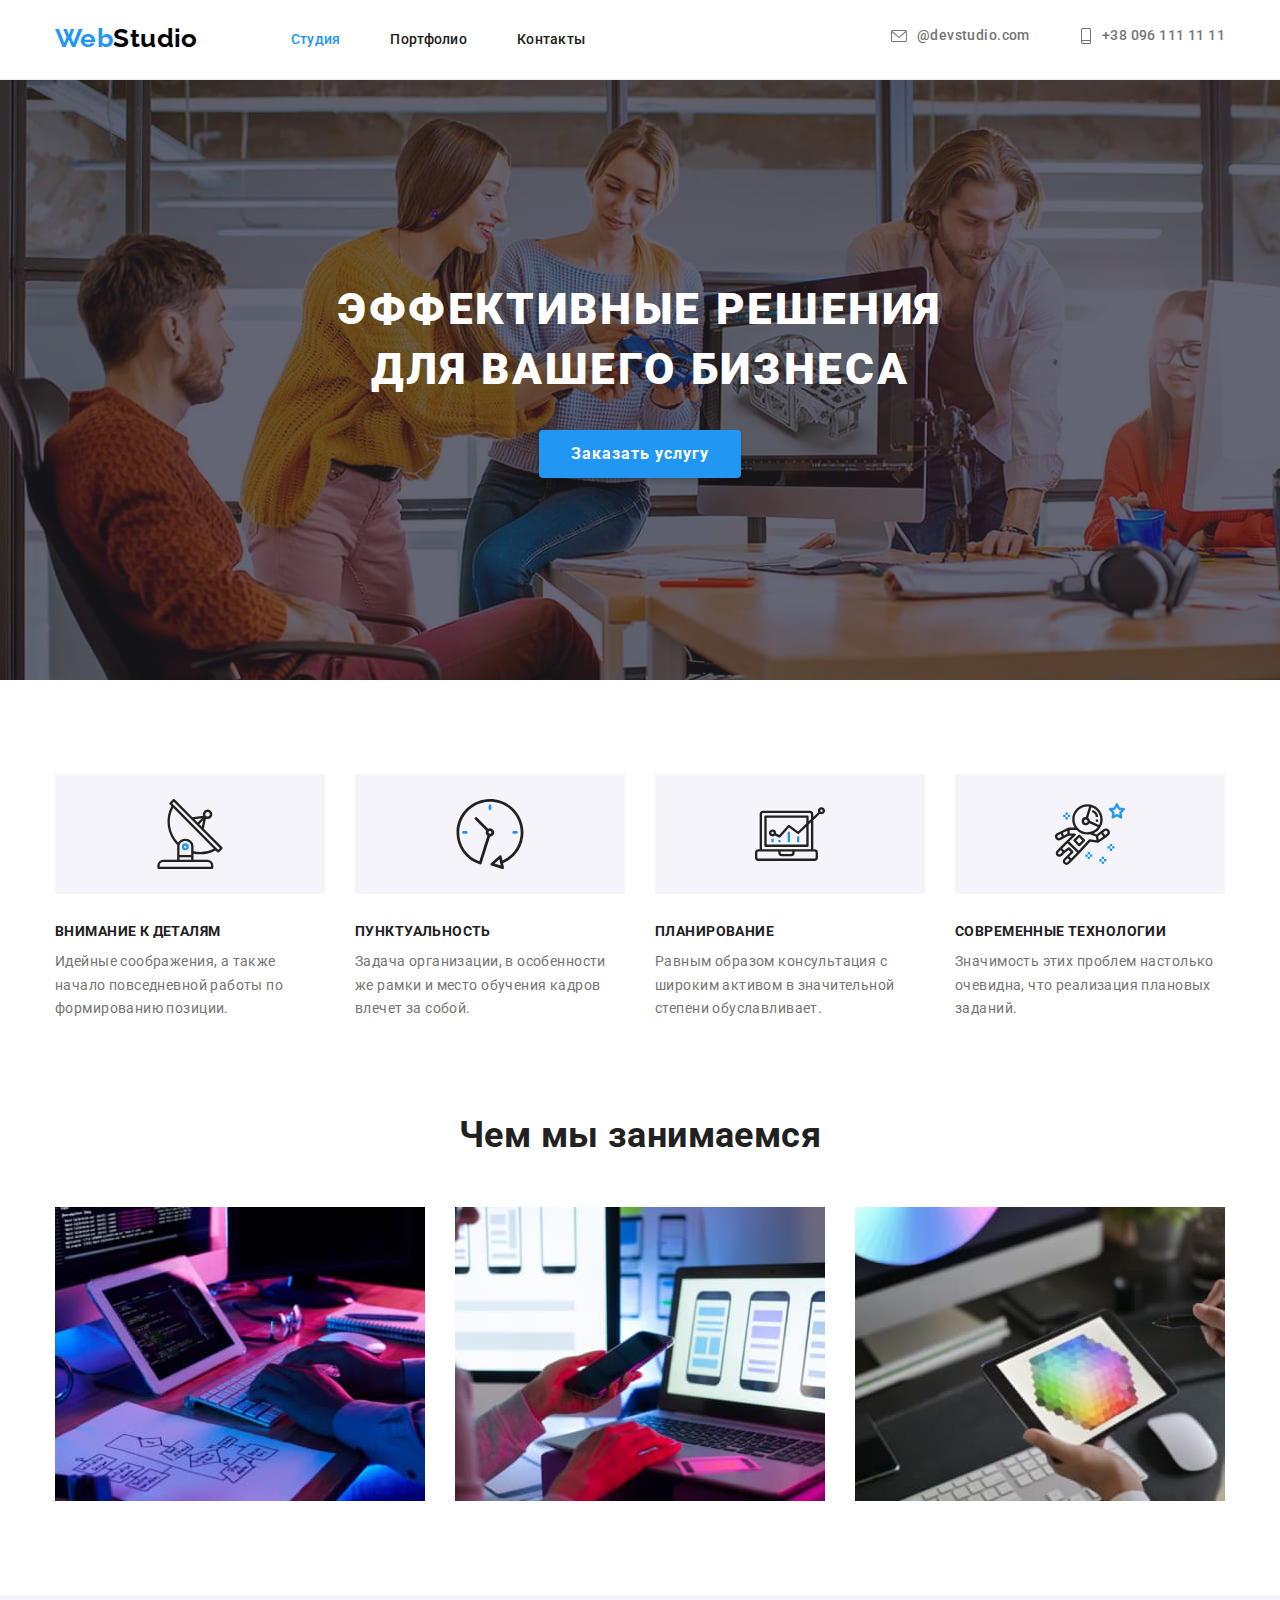
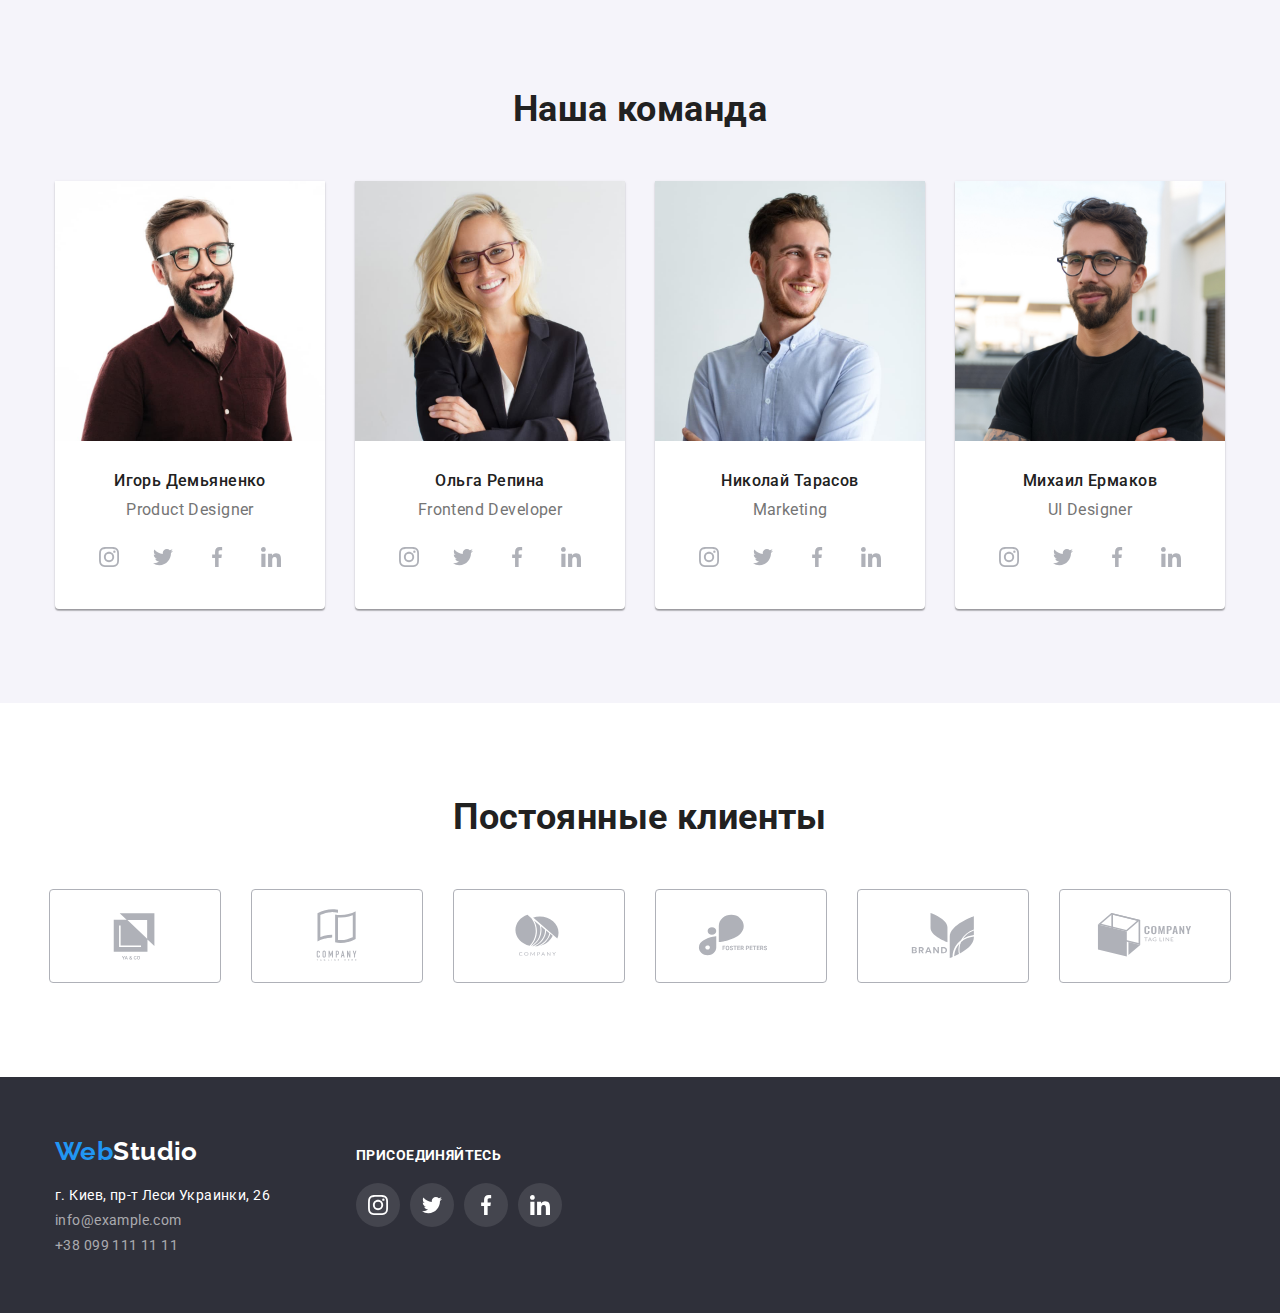
==== commit cb58c2cf: "на повторну перевірку" ====
--- a/index.html
+++ b/index.html
@@ -79,8 +79,9 @@
                     <h3 class="section-subtitle">Современные технологии</h3>
                     <p class="section-text">Значимость этих проблем настолько очевидна, что реализация плановых заданий.</p>
             </li>
-    </ul>
-</section>
+        </ul>
+        </div>
+    </section>
 
     <section class="box-imag section">
         <div class="container">  
@@ -90,10 +91,8 @@
                 <li> <img src="images/remote-control.jpg" alt="images" width="370"></li>
                 <li> <img src="images/tablet.jpg" alt="images" width="370"></li>
             </ul>
+        </div>
     </section>
-</div>
-        
-</div>
 
         <!-- team -->
         <section class="section fon-page">
@@ -316,10 +315,8 @@
                     </li>
                 </ul>
             </div>
-            
         </section>
-        </div>
-    </div>
+
     <section class="section">
         <div class=" container">
             <h2 class="section-title">Постоянные клиенты</h2>
@@ -460,8 +457,6 @@
             </div>
         </div>
     </footer>
-    </div>
-
 </body>
 
 </html>--- a/css/style.css
+++ b/css/style.css
@@ -117,7 +117,7 @@
     margin-bottom: 20px;
   }
   
-  /* новигация */
+  /* навигация */
   
   .header-link {
     text-decoration: none;
@@ -302,6 +302,7 @@
   }
   
   .subtitle-portfolio {
+    color: var(--brand-color);
     font-weight: 700;
     font-size: 18px;
     line-height: 2;
@@ -479,9 +480,11 @@
   .button-navigate:focus {
     background: var(--accent-color);
     color: var(--wite-color);
-  }
-  
-  
+    box-shadow: 0px 3px 1px rgba(0, 0, 0, 0.1), 0px 1px 2px rgba(0, 0, 0, 0.08), 0px 2px 2px rgba(0, 0, 0, 0.12);
+border-radius: 4px;
+  }
+
+    
   .button-list{
     font-size: 16px;
     line-height: 1.6;
@@ -512,8 +515,34 @@
     clip-path: inset(50%);
     margin: -1px;
   }
-  
-  
+   /* portfolio page */
+
+    .card{
+      text-decoration: none;
+      display: block;
+    }
+
+    .card:hover,
+    .card:focus{
+      box-shadow: 0px 1px 3px rgba(0, 0, 0, 0.12), 0px 1px 1px rgba(0, 0, 0, 0.14),
+     0px 2px 1px rgba(0, 0, 0, 0.2);
+    }
+
+
+  
+  .cards-work{
+    display: flex;
+  flex-wrap:wrap ;
+  gap: var(--card-set-gap) ;
+  }
+  
+  img{
+    display: block;
+    width: 100%;
+    height: auto;
+  }
+  
+  /* футер */
   .nav-footer{
     background-color: var(--footer);
     padding-top: 60px;
@@ -545,6 +574,7 @@
 
 .footer-box{
 display: flex;
+align-items: baseline;
 }
   .footer-title{
     display: block;
@@ -554,7 +584,6 @@
 line-height: 1.1;
 letter-spacing: 0.03em;
 text-transform: uppercase;
-padding-top: 12px;
   }
 
 
@@ -584,19 +613,5 @@
 }
 
   
-  /* portfolio page */
-  
-  .cards-work{
-    display: flex;
-  flex-wrap:wrap ;
-  gap: var(--card-set-gap) 
-  }
-  
-  
-  
-  
-  img{
-    display: block;
-    width: 100%;
-    height: auto;
-  }+ 
+
